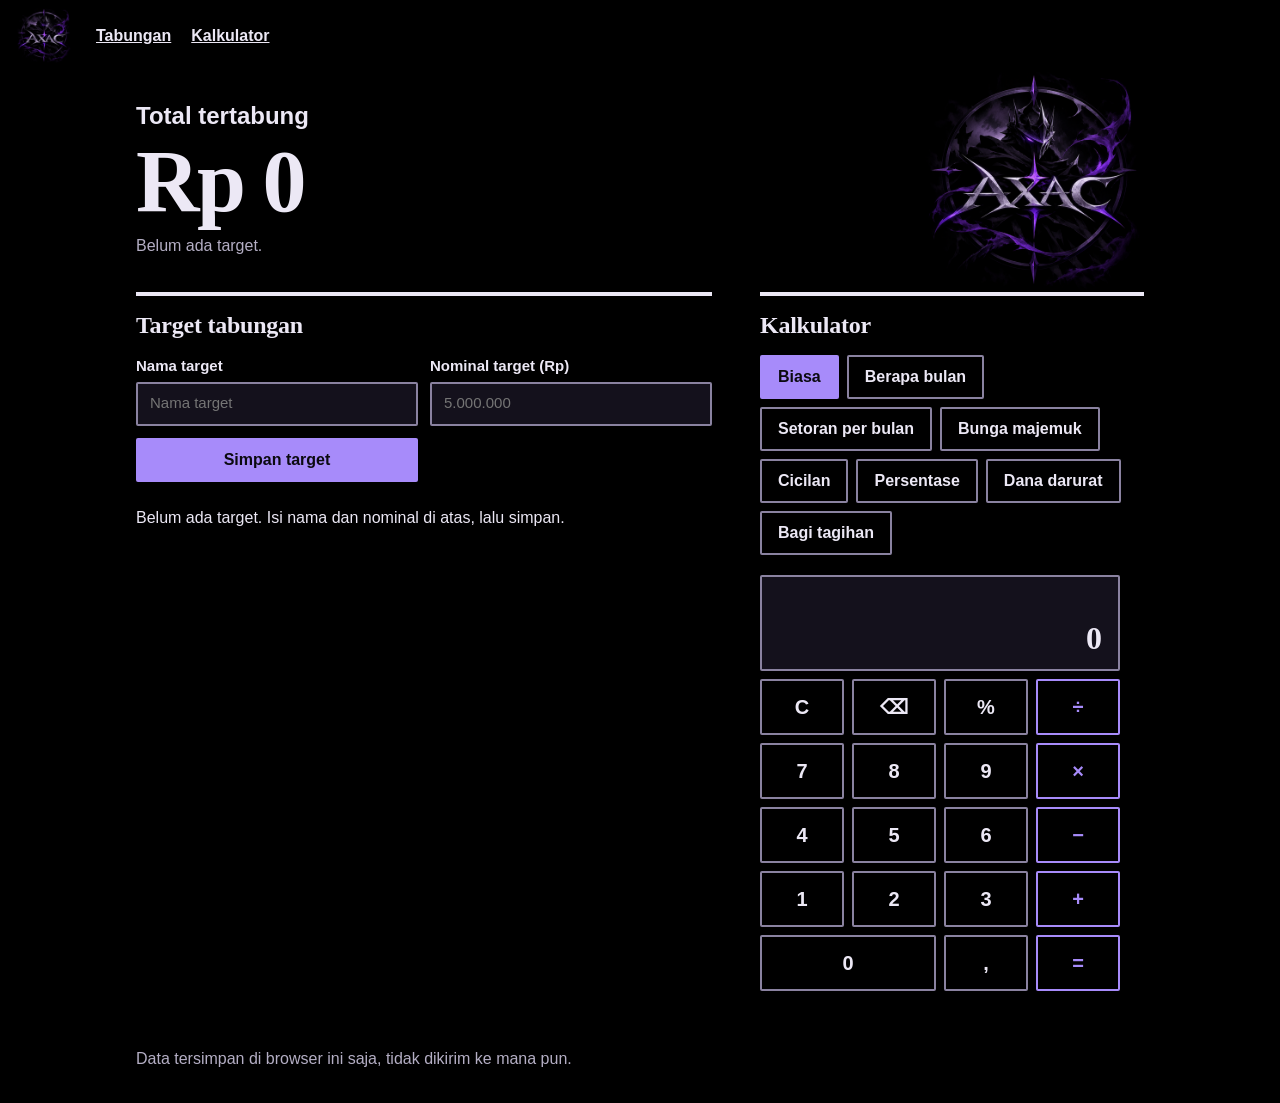
==== index.html @ 31a1d670 "Add files via upload" ====
<!doctype html>
<html lang="id">
<head>
<meta charset="utf-8">
<meta name="viewport" content="width=device-width, initial-scale=1">
<meta name="color-scheme" content="dark">
<title>axac | Tabungan dan kalkulator</title>
<meta name="description" content="Catat target tabungan dan pakai kalkulator: biasa, target, bunga majemuk, cicilan, persentase, dana darurat, bagi tagihan.">
<link rel="icon" href="logo-128.png" type="image/png">
<link rel="stylesheet" href="style.css">
<script src="app.js" defer></script>
</head>
<body>
<a class="skip" href="#tabungan">Lewati ke konten</a>
<header class="top">
  <a class="logo" href="#top" aria-label="axac, ke atas halaman"><img src="logo-128.png" width="56" height="56" alt="axac"></a>
  <nav aria-label="Utama"><a href="#tabungan">Tabungan</a><a href="#kalkulator">Kalkulator</a></nav>
</header>
<main id="top">
  <section class="total" aria-labelledby="h-total">
    <h1 id="h-total"><span class="lbl">Total tertabung</span><span id="total" class="num">Rp 0</span></h1>
    <p id="total-note" class="muted"></p>
  </section>
  <div class="cols">
    <section id="tabungan" aria-labelledby="h-tab">
      <h2 id="h-tab">Target tabungan</h2>
      <form id="goal-form" class="form" novalidate>
        <label>Nama target<input id="g-name" maxlength="40" autocomplete="off" placeholder="Nama target"></label>
        <label>Nominal target (Rp)<input id="g-target" data-money inputmode="numeric" autocomplete="off" placeholder="5.000.000"></label>
        <button class="btn primary" type="submit">Simpan target</button>
        <p class="err" id="g-err" role="alert"></p>
      </form>
      <p id="state" role="status">Memuat tabungan...</p>
      <ul id="goals" class="goals"></ul>
    </section>
    <section id="kalkulator" aria-labelledby="h-kal">
      <h2 id="h-kal">Kalkulator</h2>
      <div id="picker" class="picker" role="group" aria-label="Pilih kalkulator"></div>
      <div id="panel"></div>
    </section>
  </div>
</main>
<footer class="foot"><p class="muted">Data tersimpan di browser ini saja, tidak dikirim ke mana pun.</p></footer>
</body>
</html>
---- style.css ----
/* axac. Dial: ENERGY 2 / RHYTHM 2 / MOTION 1.
   Gelap tetap: logo axac berlatar hitam murni, jadi halaman memakai hitam yang sama (tanpa sambungan terlihat).
   Palet dari logo: hitam, perak-lavender (teks), satu aksen violet #A78BFA (tombol utama, progress, kalkulator aktif).
   Font: sistem. Serif (Georgia) untuk angka besar dan judul agar senada dengan huruf logo yang runcing. Sisanya sans.
   Motif: garis tebal 4px perak di atas tiap bagian. Radius 2px, tanpa bayangan. */
:root{--bg:#000;--surface:#14111C;--ink:#ECE8F5;--muted:#B4AEC4;--line:#8A82A0;--accent:#A78BFA;--on-accent:#0B0A10;--err:#FF8A80;--serif:Georgia,"Times New Roman",serif}
*{box-sizing:border-box}
html{color-scheme:dark}
body{margin:0;background:var(--bg);color:var(--ink);font:1rem/1.5 "Helvetica Neue",Arial,"Liberation Sans",sans-serif;font-variant-numeric:tabular-nums}
a,button,.opt,input[type=radio]{cursor:pointer}
button:disabled{cursor:not-allowed;opacity:.5}
:focus-visible{outline:3px solid var(--accent);outline-offset:3px}
.skip{position:absolute;left:-999px;top:0;background:var(--accent);color:var(--on-accent);padding:.75rem 1rem;z-index:5}
.skip:focus{left:0}
.top{display:flex;flex-wrap:wrap;align-items:center;gap:.25rem 1.5rem;padding:.5rem 1rem}
.logo{display:inline-flex;min-height:56px}
.logo img{display:block;border-radius:2px}
.top nav{display:flex;gap:1.25rem}
.top nav a{min-height:44px;display:inline-flex;align-items:center;color:var(--ink);font-weight:700}
.top nav a:hover{color:var(--accent)}
main{max-width:1040px;margin:0 auto;padding:0 1rem 3rem}
.total{padding:1.5rem 0 2rem}
.total h1{margin:0;display:flex;flex-direction:column;gap:.25rem}
.lbl{font-weight:700}
.num{font-family:var(--serif);font-size:clamp(2.5rem,12vw,5.5rem);font-weight:700;letter-spacing:-.03em;line-height:1;overflow-wrap:anywhere}
.muted{color:var(--muted);margin:.5rem 0 0}
.cols{display:grid;gap:2.5rem;grid-template-columns:minmax(0,1fr)}
section[id]{border-top:4px solid var(--ink);padding-top:1rem}
h2{margin:0 0 1rem;font:700 1.5rem var(--serif);letter-spacing:-.01em}
h3{margin:0;font-size:1.125rem;overflow-wrap:anywhere}
.form{display:grid;gap:.75rem;margin-bottom:1.5rem}
label{display:grid;gap:.25rem;font-weight:700;font-size:.9375rem}
input:not([type=radio]){width:100%;min-height:44px;font:inherit;font-weight:400;color:var(--ink);background:var(--surface);border:2px solid var(--line);border-radius:2px;padding:.5rem .75rem}
input:not([type=radio]):hover{border-color:var(--ink)}
.btn{min-height:44px;padding:0 1rem;font:inherit;font-weight:700;color:var(--ink);background:transparent;border:2px solid var(--line);border-radius:2px;transition:background-color .12s,color .12s,border-color .12s}
.btn:hover{border-color:var(--ink);background:var(--ink);color:var(--bg)}
.btn:active{transform:translateY(1px)}
.btn.primary,.btn[aria-pressed=true]{background:var(--accent);color:var(--on-accent);border-color:var(--accent)}
.btn.primary:hover,.btn[aria-pressed=true]:hover{background:var(--ink);border-color:var(--ink);color:var(--bg)}
.err{margin:0;color:var(--err);font-weight:700}
.err:empty{display:none}
#state{margin:0 0 1rem}
#state.bad{color:var(--err);font-weight:700}
.goals{list-style:none;margin:0;padding:0}
.goal{border-top:2px solid var(--line);padding:1rem 0;display:grid;gap:.5rem}
.goal-head{display:flex;flex-wrap:wrap;justify-content:space-between;gap:.25rem 1rem;align-items:baseline}
.amt{font-weight:700}
.bar{height:16px;border:2px solid var(--line);background:var(--surface);border-radius:2px;overflow:hidden}
.bar i{display:block;height:100%;background:var(--accent)}
.tx{display:grid;gap:.5rem;grid-template-columns:1fr 1fr}
.tx label,.tx .err{grid-column:1/-1}
.tx .btn{width:100%}
.picker{display:flex;flex-wrap:wrap;gap:.5rem;margin-bottom:1.25rem}
.out{border:2px solid var(--accent);background:var(--surface);padding:1rem;display:grid;gap:.75rem}
.out dl{margin:0;display:grid;gap:.5rem}
.out dt{color:var(--muted);font-size:.9375rem}
.out dd{margin:0;font-weight:700;font-size:1.125rem;overflow-wrap:anywhere}
.out dl>div:first-child dd{font:700 clamp(1.5rem,6vw,2rem) var(--serif)}
.out .note{margin:0;color:var(--muted);font-size:.875rem}
.calc{display:grid;gap:.5rem;max-width:360px}
.disp{display:grid;gap:.25rem;padding:.75rem 1rem;border:2px solid var(--line);border-radius:2px;background:var(--surface);text-align:right;min-height:96px;align-content:end}
.hist{color:var(--muted);font-size:.9375rem;min-height:1.4em}
.val{font:700 2rem var(--serif);overflow-wrap:anywhere}
.keys{display:grid;grid-template-columns:repeat(4,1fr);gap:.5rem}
.key{min-height:56px;font-size:1.25rem;padding:0}
.key.op{border-color:var(--accent);color:var(--accent)}
.key.op:hover{color:var(--bg);border-color:var(--ink)}
.key.wide{grid-column:span 2}
.foot{max-width:1040px;margin:0 auto;padding:0 1rem 2rem}
@media (min-width:600px){
  .form{grid-template-columns:1fr 1fr;align-items:end}
  .form .err,.form .note{grid-column:1/-1}
  .tx{grid-template-columns:1fr auto auto auto;align-items:end}
  .tx label,.tx .err{grid-column:auto}
  .tx .err{grid-column:1/-1}
  .tx .btn{width:auto}
}
@media (min-width:720px){
  .total{background:url(logo-512.png) right center/220px 220px no-repeat;min-height:220px;padding-right:250px;display:flex;flex-direction:column;justify-content:center}
}
@media (min-width:880px){
  .cols{grid-template-columns:minmax(0,1.5fr) minmax(0,1fr);gap:3rem;align-items:start}
  #panel .form{grid-template-columns:1fr}
  #goal-form{grid-template-columns:1fr 1fr}
}
@media (prefers-reduced-motion:reduce){*{transition:none!important}.btn:active{transform:none}}
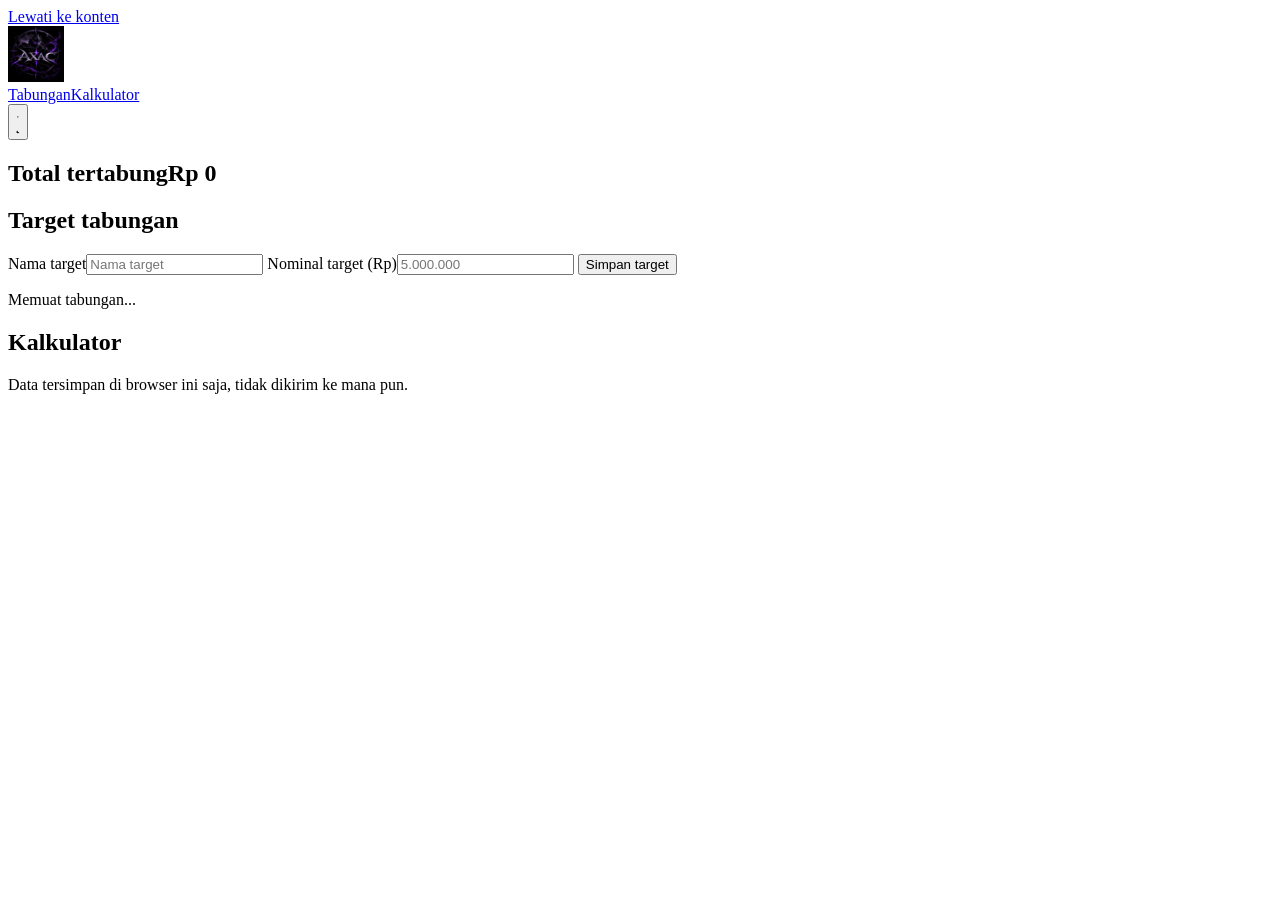
==== commit 9c0312d0: "Rename index (1).html to index.html" ====
--- a/index.html
+++ b/index.html
@@ -3,7 +3,8 @@
 <head>
 <meta charset="utf-8">
 <meta name="viewport" content="width=device-width, initial-scale=1">
-<meta name="color-scheme" content="dark">
+<meta name="color-scheme" content="dark light">
+<script>try{var t=localStorage.getItem("axac:theme");if(t)document.documentElement.dataset.theme=t}catch(e){}</script>
 <title>axac | Tabungan dan kalkulator</title>
 <meta name="description" content="Catat target tabungan dan pakai kalkulator: biasa, target, bunga majemuk, cicilan, persentase, dana darurat, bagi tagihan.">
 <link rel="icon" href="logo-128.png" type="image/png">
@@ -15,6 +16,10 @@
 <header class="top">
   <a class="logo" href="#top" aria-label="axac, ke atas halaman"><img src="logo-128.png" width="56" height="56" alt="axac"></a>
   <nav aria-label="Utama"><a href="#tabungan">Tabungan</a><a href="#kalkulator">Kalkulator</a></nav>
+  <button type="button" class="btn theme" id="theme" aria-pressed="true" aria-label="Mode gelap">
+    <svg class="sun" viewBox="0 0 24 24" aria-hidden="true"><circle cx="12" cy="12" r="4"/><path d="M12 2v2M12 20v2M4.93 4.93l1.41 1.41M17.66 17.66l1.41 1.41M2 12h2M20 12h2M4.93 19.07l1.41-1.41M17.66 6.34l1.41-1.41"/></svg>
+    <svg class="moon" viewBox="0 0 24 24" aria-hidden="true"><path d="M21 12.8A9 9 0 1 1 11.2 3a7 7 0 0 0 9.8 9.8z"/></svg>
+  </button>
 </header>
 <main id="top">
   <section class="total" aria-labelledby="h-total">
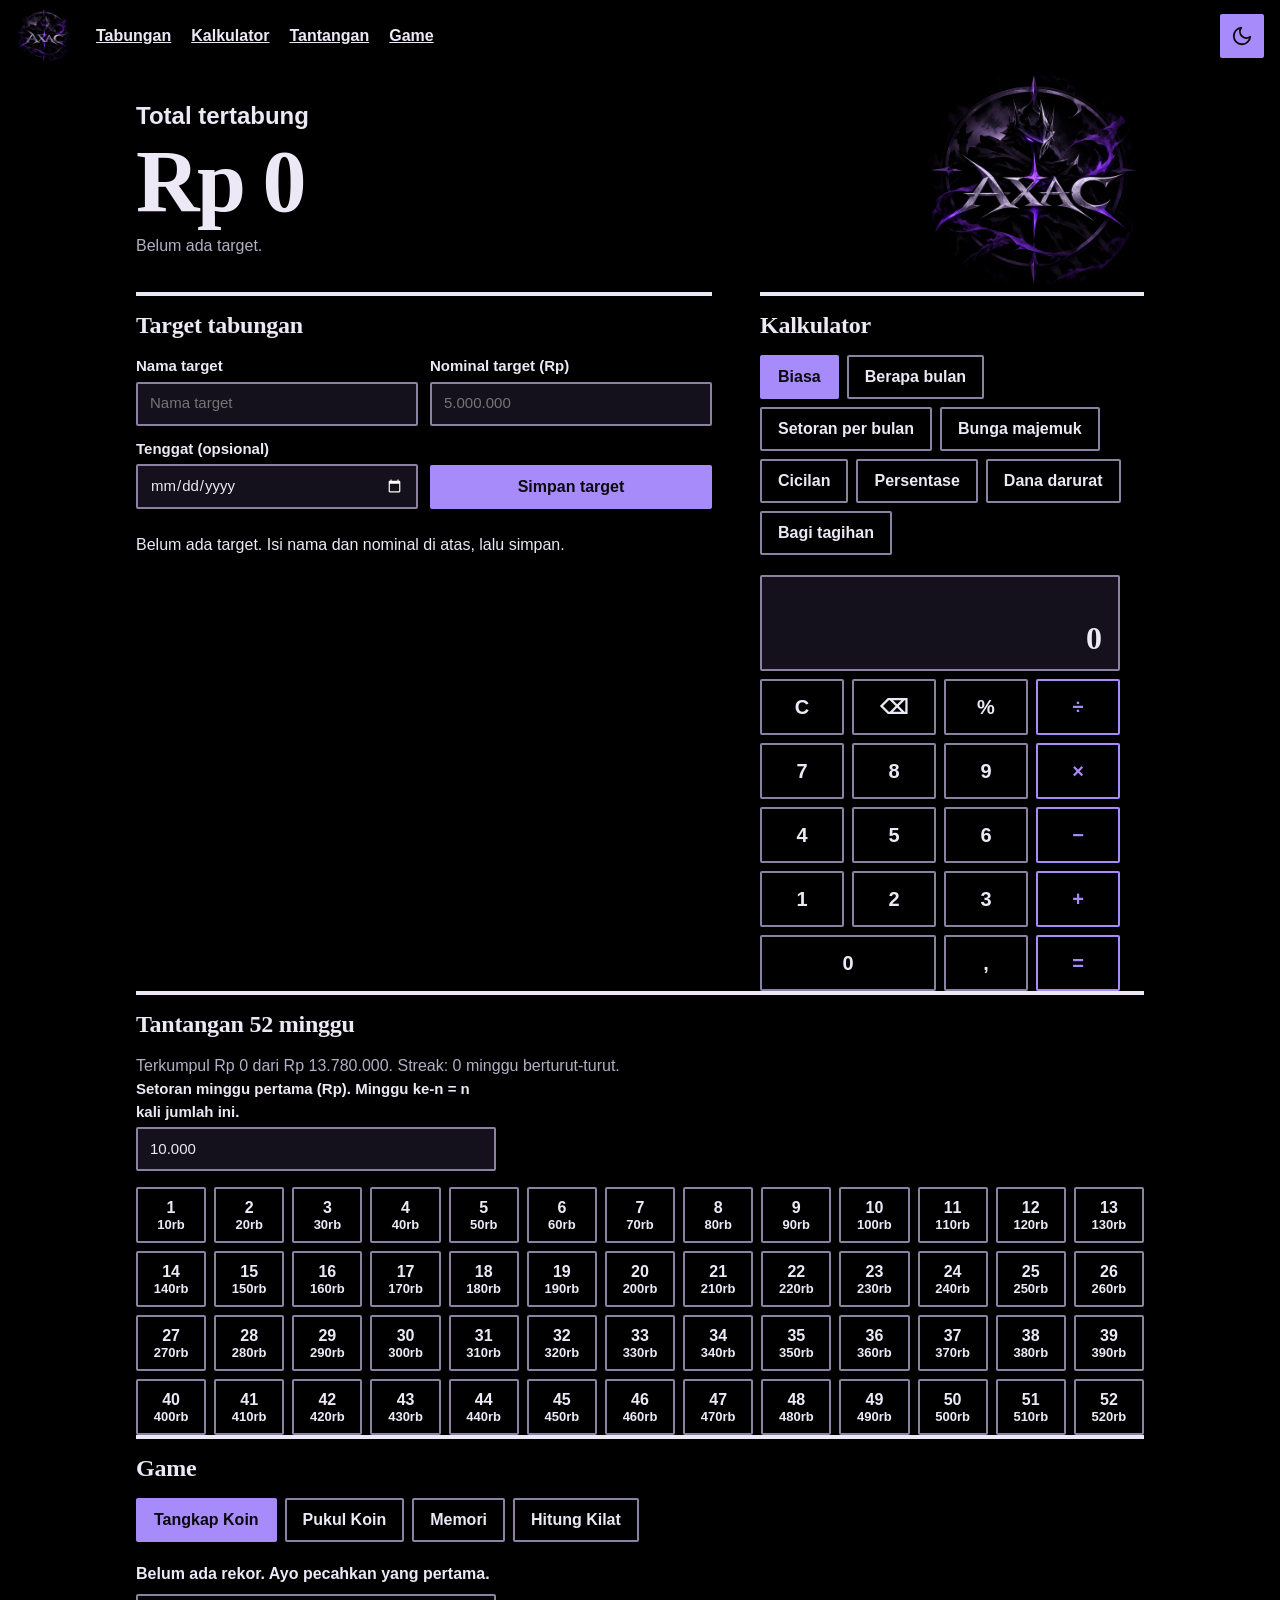
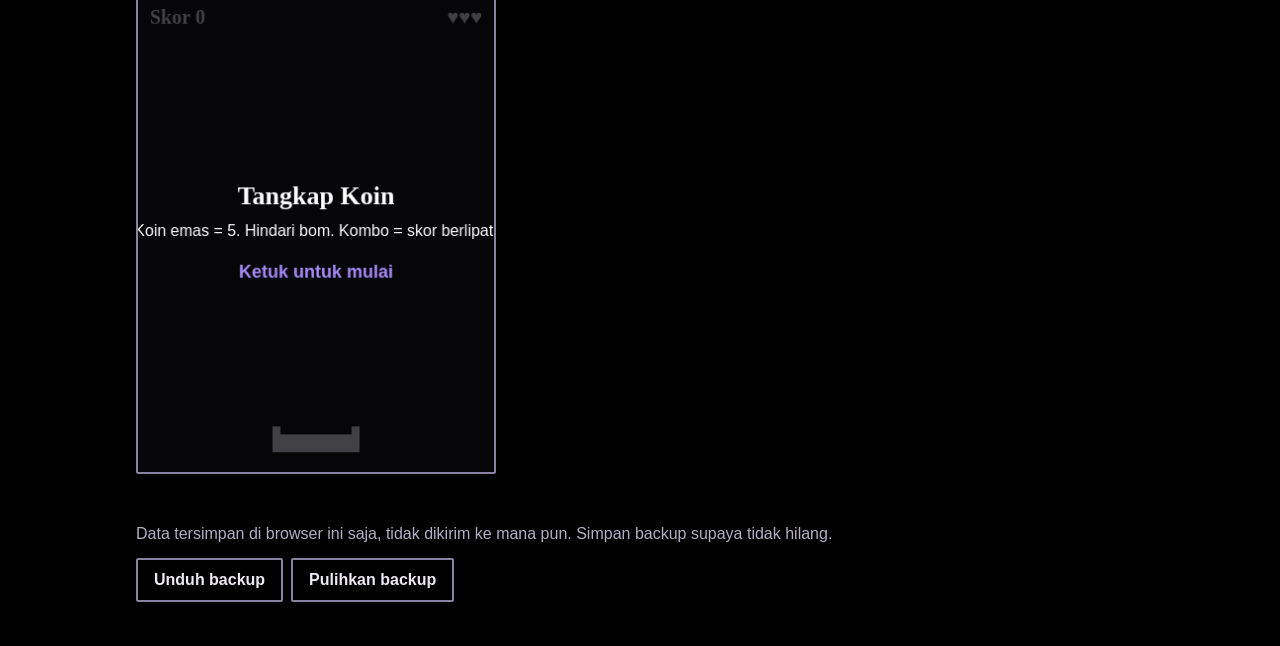
==== commit c613dd4a: "Add files via upload" ====
--- a/index.html
+++ b/index.html
@@ -8,14 +8,18 @@
 <title>axac | Tabungan dan kalkulator</title>
 <meta name="description" content="Catat target tabungan dan pakai kalkulator: biasa, target, bunga majemuk, cicilan, persentase, dana darurat, bagi tagihan.">
 <link rel="icon" href="logo-128.png" type="image/png">
+<link rel="manifest" href="manifest.webmanifest">
+<link rel="apple-touch-icon" href="logo-192.png">
+<meta name="theme-color" content="#000000">
 <link rel="stylesheet" href="style.css">
 <script src="app.js" defer></script>
+<script src="games.js" defer></script>
 </head>
 <body>
 <a class="skip" href="#tabungan">Lewati ke konten</a>
 <header class="top">
   <a class="logo" href="#top" aria-label="axac, ke atas halaman"><img src="logo-128.png" width="56" height="56" alt="axac"></a>
-  <nav aria-label="Utama"><a href="#tabungan">Tabungan</a><a href="#kalkulator">Kalkulator</a></nav>
+  <nav aria-label="Utama"><a href="#tabungan">Tabungan</a><a href="#kalkulator">Kalkulator</a><a href="#tantangan">Tantangan</a><a href="#game">Game</a></nav>
   <button type="button" class="btn theme" id="theme" aria-pressed="true" aria-label="Mode gelap">
     <svg class="sun" viewBox="0 0 24 24" aria-hidden="true"><circle cx="12" cy="12" r="4"/><path d="M12 2v2M12 20v2M4.93 4.93l1.41 1.41M17.66 17.66l1.41 1.41M2 12h2M20 12h2M4.93 19.07l1.41-1.41M17.66 6.34l1.41-1.41"/></svg>
     <svg class="moon" viewBox="0 0 24 24" aria-hidden="true"><path d="M21 12.8A9 9 0 1 1 11.2 3a7 7 0 0 0 9.8 9.8z"/></svg>
@@ -32,6 +36,7 @@
       <form id="goal-form" class="form" novalidate>
         <label>Nama target<input id="g-name" maxlength="40" autocomplete="off" placeholder="Nama target"></label>
         <label>Nominal target (Rp)<input id="g-target" data-money inputmode="numeric" autocomplete="off" placeholder="5.000.000"></label>
+        <label>Tenggat (opsional)<input id="g-due" type="date"></label>
         <button class="btn primary" type="submit">Simpan target</button>
         <p class="err" id="g-err" role="alert"></p>
       </form>
@@ -44,7 +49,23 @@
       <div id="panel"></div>
     </section>
   </div>
+  <section id="tantangan" aria-labelledby="h-tan">
+    <h2 id="h-tan">Tantangan 52 minggu</h2>
+    <p class="muted" id="ch-info"></p>
+    <label>Setoran minggu pertama (Rp). Minggu ke-n = n kali jumlah ini.<input id="ch-base" data-money inputmode="numeric" autocomplete="off"></label>
+    <div id="weeks" class="weeks"></div>
+  </section>
+  <section id="game" aria-labelledby="h-game">
+    <h2 id="h-game">Game</h2>
+    <div id="gpick" class="picker" role="group" aria-label="Pilih game"></div>
+    <p id="gbest" class="hud" role="status"></p>
+    <div id="garea"></div>
+  </section>
 </main>
-<footer class="foot"><p class="muted">Data tersimpan di browser ini saja, tidak dikirim ke mana pun.</p></footer>
+<footer class="foot">
+  <p class="muted">Data tersimpan di browser ini saja, tidak dikirim ke mana pun. Simpan backup supaya tidak hilang.</p>
+  <div class="bk"><button type="button" class="btn" id="bk-out">Unduh backup</button><button type="button" class="btn" id="bk-in-btn">Pulihkan backup</button><input type="file" id="bk-in" accept="application/json,.json" hidden></div>
+  <p id="bk-msg" role="status" class="muted"></p>
+</footer>
 </body>
 </html>
--- a/style.css
+++ b/style.css
@@ -0,0 +1,127 @@
+/* axac. Dial: ENERGY 2 / RHYTHM 2 / MOTION 1.
+   Default gelap: logo axac berlatar hitam murni, jadi mode gelap memakai hitam yang sama. Mode terang lewat tombol.
+   Palet dari logo: hitam, perak-lavender (teks), satu aksen violet #A78BFA (tombol utama, progress, kalkulator aktif).
+   Font: sistem. Serif (Georgia) untuk angka besar dan judul agar senada dengan huruf logo yang runcing. Sisanya sans.
+   Motif: garis tebal 4px perak di atas tiap bagian. Radius 2px. Glow hanya untuk perayaan target dan tombol kalkulator ditekan. */
+:root{--bg:#000;--surface:#14111C;--ink:#ECE8F5;--muted:#B4AEC4;--line:#8A82A0;--accent:#A78BFA;--accent-text:#A78BFA;--fill:#A78BFA;--focus:#A78BFA;--on-accent:#0B0A10;--err:#FF8A80;--glow:167,139,250;--serif:Georgia,"Times New Roman",serif}
+:root[data-theme="light"]{--bg:#F4F1FA;--surface:#fff;--ink:#14111C;--muted:#4B4560;--line:#6B6482;--accent-text:#5B34D6;--fill:#7C5CF0;--focus:#5B34D6;--err:#B00020;--glow:124,92,240;color-scheme:light}
+*{box-sizing:border-box}
+html{color-scheme:dark}
+body{margin:0;background:var(--bg);color:var(--ink);font:1rem/1.5 "Helvetica Neue",Arial,"Liberation Sans",sans-serif;font-variant-numeric:tabular-nums}
+a,button,.opt,input[type=radio]{cursor:pointer}
+button:disabled{cursor:not-allowed;opacity:.5}
+:focus-visible{outline:3px solid var(--focus);outline-offset:3px}
+.skip{position:absolute;left:-999px;top:0;background:var(--accent);color:var(--on-accent);padding:.75rem 1rem;z-index:5}
+.skip:focus{left:0}
+.top{display:flex;flex-wrap:wrap;align-items:center;gap:.25rem 1.5rem;padding:.5rem 1rem}
+.logo{display:inline-flex;min-height:56px}
+.logo img{display:block;border-radius:50%}
+.top nav{display:flex;gap:1.25rem}
+.top nav a{min-height:44px;display:inline-flex;align-items:center;color:var(--ink);font-weight:700}
+.top nav a:hover{color:var(--accent-text)}
+main{max-width:1040px;margin:0 auto;padding:0 1rem 3rem}
+.total{padding:1.5rem 0 2rem}
+.total h1{margin:0;display:flex;flex-direction:column;gap:.25rem}
+.lbl{font-weight:700}
+.num{font-family:var(--serif);font-size:clamp(2.5rem,12vw,5.5rem);font-weight:700;letter-spacing:-.03em;line-height:1;overflow-wrap:anywhere}
+.muted{color:var(--muted);margin:.5rem 0 0}
+.cols{display:grid;gap:2.5rem;grid-template-columns:minmax(0,1fr)}
+section[id]{border-top:4px solid var(--ink);padding-top:1rem}
+h2{margin:0 0 1rem;font:700 1.5rem var(--serif);letter-spacing:-.01em}
+h3{margin:0;font-size:1.125rem;overflow-wrap:anywhere}
+.form{display:grid;gap:.75rem;margin-bottom:1.5rem}
+label{display:grid;gap:.25rem;font-weight:700;font-size:.9375rem}
+input:not([type=radio]){width:100%;min-height:44px;font:inherit;font-weight:400;color:var(--ink);background:var(--surface);border:2px solid var(--line);border-radius:2px;padding:.5rem .75rem}
+input:not([type=radio]):hover{border-color:var(--ink)}
+.btn{min-height:44px;padding:0 1rem;font:inherit;font-weight:700;color:var(--ink);background:transparent;border:2px solid var(--line);border-radius:2px;transition:background-color .12s,color .12s,border-color .12s}
+.btn:hover{border-color:var(--ink);background:var(--ink);color:var(--bg)}
+.btn:active{transform:translateY(1px)}
+.btn.primary,.btn[aria-pressed=true]{background:var(--accent);color:var(--on-accent);border-color:var(--accent)}
+.btn.primary:hover,.btn[aria-pressed=true]:hover{background:var(--ink);border-color:var(--ink);color:var(--bg)}
+.err{margin:0;color:var(--err);font-weight:700}
+.err:empty{display:none}
+#state{margin:0 0 1rem}
+#state.bad{color:var(--err);font-weight:700}
+.goals{list-style:none;margin:0;padding:0}
+.goal{border-top:2px solid var(--line);padding:1rem 0;display:grid;gap:.5rem}
+.goal-head{display:flex;flex-wrap:wrap;justify-content:space-between;gap:.25rem 1rem;align-items:baseline}
+.amt{font-weight:700}
+.bar{height:16px;border:2px solid var(--line);background:var(--surface);border-radius:999px;overflow:hidden}
+.bar i{display:block;height:100%;background:var(--fill);border-radius:999px;position:relative;overflow:hidden;transition:width .9s cubic-bezier(.22,1,.36,1)}
+.tx{display:grid;gap:.5rem;grid-template-columns:1fr 1fr}
+.tx label,.tx .err{grid-column:1/-1}
+.tx .btn{width:100%}
+.picker{display:flex;flex-wrap:wrap;gap:.5rem;margin-bottom:1.25rem}
+.out{border:2px solid var(--accent);background:var(--surface);padding:1rem;display:grid;gap:.75rem}
+.out dl{margin:0;display:grid;gap:.5rem}
+.out dt{color:var(--muted);font-size:.9375rem}
+.out dd{margin:0;font-weight:700;font-size:1.125rem;overflow-wrap:anywhere}
+.out dl>div:first-child dd{font:700 clamp(1.5rem,6vw,2rem) var(--serif)}
+.out .note{margin:0;color:var(--muted);font-size:.875rem}
+.calc{display:grid;gap:.5rem;max-width:360px}
+.disp{display:grid;gap:.25rem;padding:.75rem 1rem;border:2px solid var(--line);border-radius:2px;background:var(--surface);text-align:right;min-height:96px;align-content:end}
+.hist{color:var(--muted);font-size:.9375rem;min-height:1.4em}
+.val{font:700 2rem var(--serif);overflow-wrap:anywhere}
+.keys{display:grid;grid-template-columns:repeat(4,1fr);gap:.5rem}
+.key{min-height:56px;font-size:1.25rem;padding:0}
+.key.op{border-color:var(--accent-text);color:var(--accent-text)}
+.key.op:hover{color:var(--bg);border-color:var(--ink)}
+.key.wide{grid-column:span 2}
+.foot{max-width:1040px;margin:0 auto;padding:0 1rem 2rem}
+@media (min-width:600px){
+  .form{grid-template-columns:1fr 1fr;align-items:end}
+  .form .err,.form .note{grid-column:1/-1}
+  .tx{grid-template-columns:1fr auto auto auto;align-items:end}
+  .tx label,.tx .err{grid-column:auto}
+  .tx .err{grid-column:1/-1}
+  .tx .btn{width:auto}
+}
+@media (min-width:720px){
+  .total{position:relative;min-height:220px;padding-right:250px;display:flex;flex-direction:column;justify-content:center}
+  .total::after{content:"";position:absolute;right:0;top:50%;width:220px;height:220px;margin-top:-110px;background:url(logo-512.png) center/cover;border-radius:50%}
+}
+@media (min-width:880px){
+  .cols{grid-template-columns:minmax(0,1.5fr) minmax(0,1fr);gap:3rem;align-items:start}
+  #panel .form{grid-template-columns:1fr}
+  #goal-form{grid-template-columns:1fr 1fr}
+}
+/* Gerak: count-up (JS), progress mengisi, shimmer, perayaan 100%, tombol empuk, ikon tema berputar */
+@keyframes shimmer{to{transform:translateX(100%)}}
+@keyframes glow{0%,100%{box-shadow:0 0 0 0 rgba(var(--glow),0)}50%{box-shadow:0 0 22px 6px rgba(var(--glow),.65)}}
+@keyframes ripple{from{transform:scale(0);opacity:.35}to{transform:scale(2.6);opacity:0}}
+body{transition:background-color .3s,color .3s}
+.btn{position:relative;overflow:hidden;transition:background-color .12s,color .12s,border-color .12s,transform .08s,box-shadow .15s}
+.btn:active{transform:scale(.97)}
+.key:active,.key.press{transform:scale(.95);box-shadow:0 0 14px rgba(var(--glow),.55)}
+.ripple{position:absolute;border-radius:50%;background:currentColor;pointer-events:none;animation:ripple .55s ease-out forwards}
+.goal:not(.done) .bar i::after{content:"";position:absolute;inset:0;background:linear-gradient(100deg,transparent 30%,rgba(255,255,255,.5) 50%,transparent 70%);transform:translateX(-100%);animation:shimmer 2.2s ease-in-out infinite}
+.goal.done .bar{border-color:var(--fill);box-shadow:0 0 12px rgba(var(--glow),.45)}
+.goal.hit .bar{animation:glow 1.1s ease-in-out 3}
+.theme{margin-left:auto;width:44px;padding:0}
+.theme svg{position:absolute;left:50%;top:50%;width:22px;height:22px;margin:-11px 0 0 -11px;fill:none;stroke:currentColor;stroke-width:2;stroke-linecap:round;stroke-linejoin:round;transition:transform .5s cubic-bezier(.4,0,.2,1),opacity .3s}
+.theme .sun{opacity:0;transform:rotate(-90deg) scale(.5)}
+.theme .moon{opacity:1;transform:none}
+:root[data-theme="light"] .theme .sun{opacity:1;transform:none}
+:root[data-theme="light"] .theme .moon{opacity:0;transform:rotate(90deg) scale(.5)}
+.sr{position:absolute;width:1px;height:1px;overflow:hidden;clip:rect(0 0 0 0);white-space:nowrap}
+@media (prefers-reduced-motion:reduce){*,*::after{transition:none!important;animation:none!important}.btn:active,.key:active,.key.press{transform:none}}
+
+/* Tantangan, game, backup, perbaikan hover di layar sentuh */
+@media (hover:none){.btn:hover{background:transparent;color:var(--ink);border-color:var(--line)}.btn.primary:hover,.btn[aria-pressed=true]:hover{background:var(--accent);color:var(--on-accent);border-color:var(--accent)}.key.op:hover{color:var(--accent-text);border-color:var(--accent-text)}}
+.tx button:nth-of-type(3){grid-column:1/-1}
+@media (min-width:600px){.tx button:nth-of-type(3){grid-column:auto}}
+.hist summary{cursor:pointer;min-height:32px;font-weight:700}.hist ul{margin:.25rem 0;padding-left:1.25rem}.hist p{margin:.25rem 0}
+.weeks{display:grid;grid-template-columns:repeat(auto-fill,minmax(68px,1fr));gap:.5rem;margin-top:1rem}
+.wk-b{min-height:56px;padding:0;display:grid;line-height:1.2;font-size:.8125rem;align-content:center}.wk-b b{font-size:1rem}
+#tantangan label{max-width:360px}
+.hud{margin:.5rem 0;font-weight:700;min-height:1.5em}
+.cv{display:block;width:100%;max-width:360px;aspect-ratio:3/4;touch-action:none;border:2px solid var(--line);border-radius:2px;background:var(--surface)}
+.wgrid,.mgrid,.opts{display:grid;gap:.5rem;max-width:360px;margin:.5rem 0}
+.wgrid{grid-template-columns:repeat(3,1fr)}.mgrid{grid-template-columns:repeat(4,1fr)}.opts{grid-template-columns:1fr 1fr}
+.hole{aspect-ratio:1;font-size:2rem;border:2px solid var(--line);border-radius:50%;background:var(--surface);color:var(--ink);padding:0}
+.hole[data-k]{background:var(--accent);color:var(--on-accent);animation:pop .15s}.hole[data-k=bomb]{background:var(--err);color:#000}
+@keyframes pop{from{transform:scale(.4)}to{transform:scale(1)}}
+.card{aspect-ratio:1;font-size:1.75rem;border:2px solid var(--line);border-radius:2px;background:var(--surface);color:transparent;padding:0;transition:color .15s,box-shadow .2s}
+.card.open,.card.ok{color:var(--c)}.card.ok{border-color:var(--fill);box-shadow:0 0 10px rgba(var(--glow),.5)}
+.q{font:700 2.25rem var(--serif);margin:.5rem 0}
+.foot{display:grid;gap:.75rem}.foot p{margin:0}.bk{display:flex;flex-wrap:wrap;gap:.5rem}
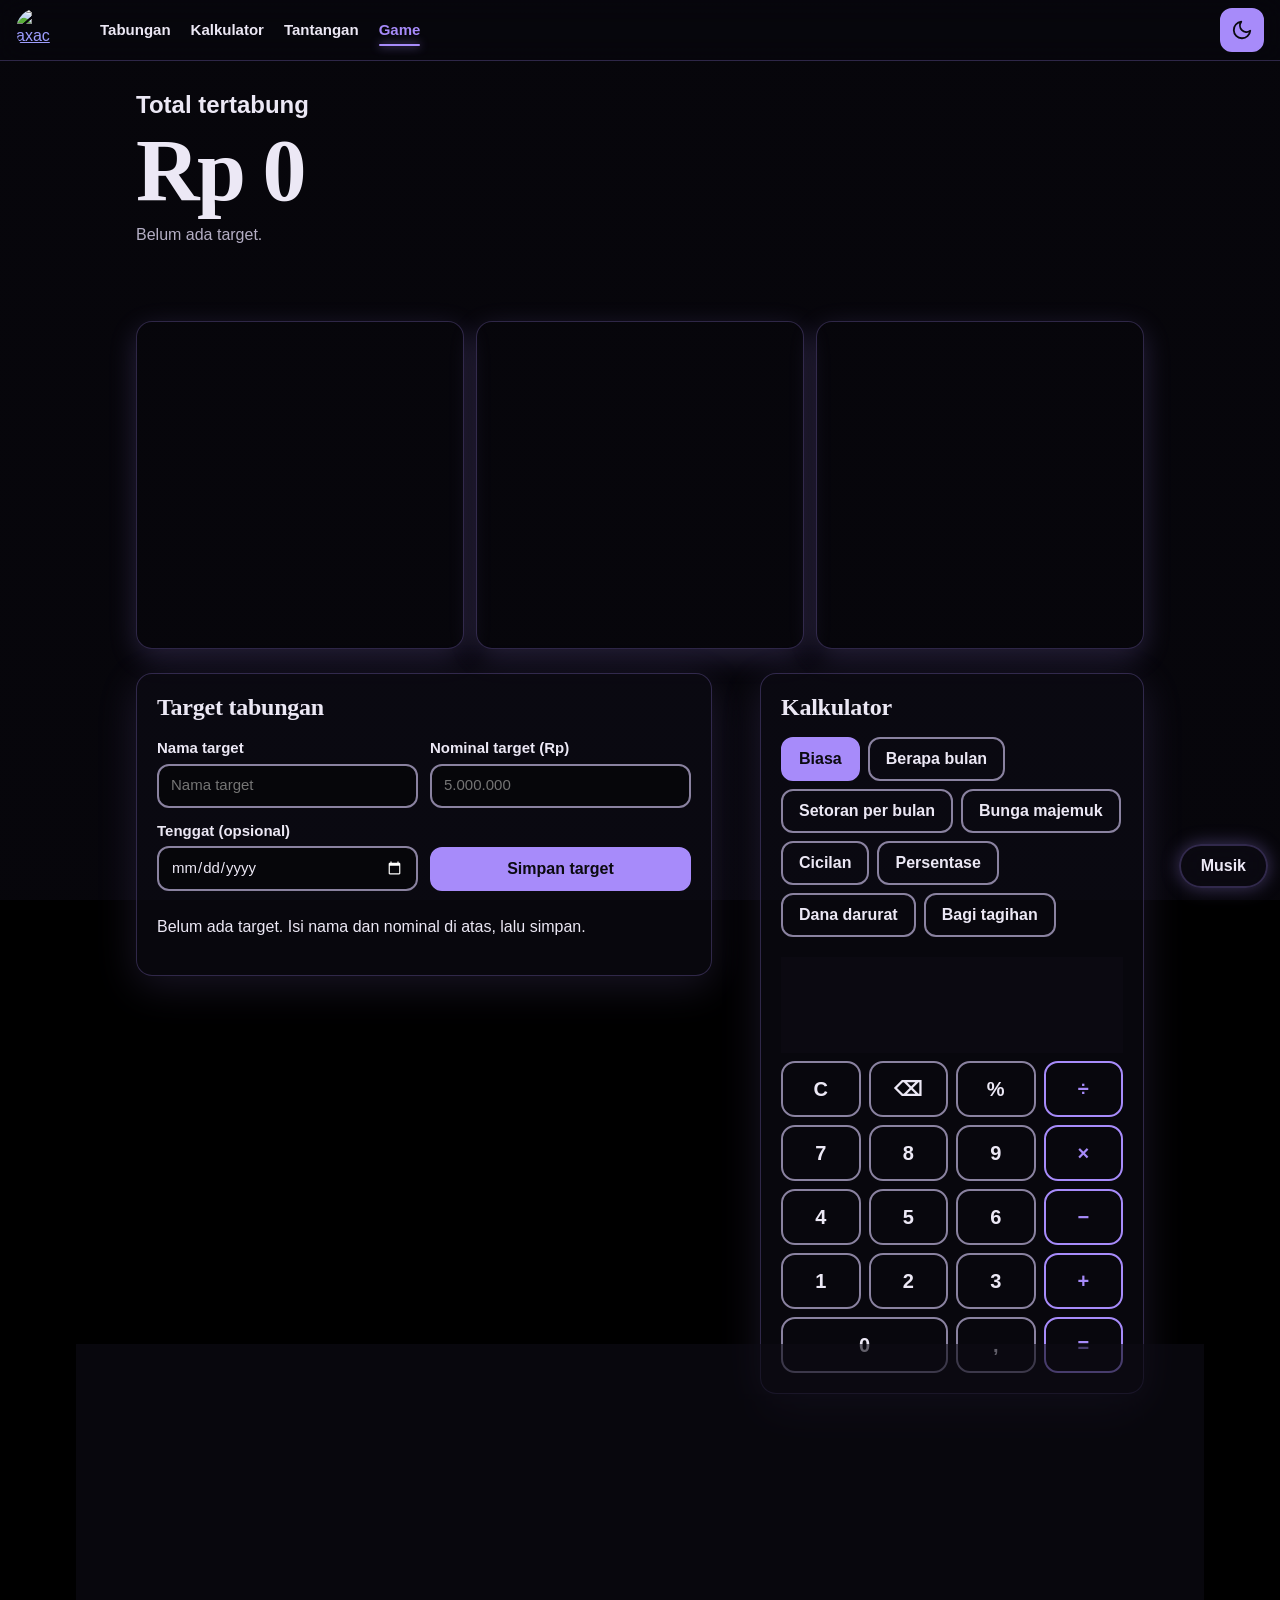
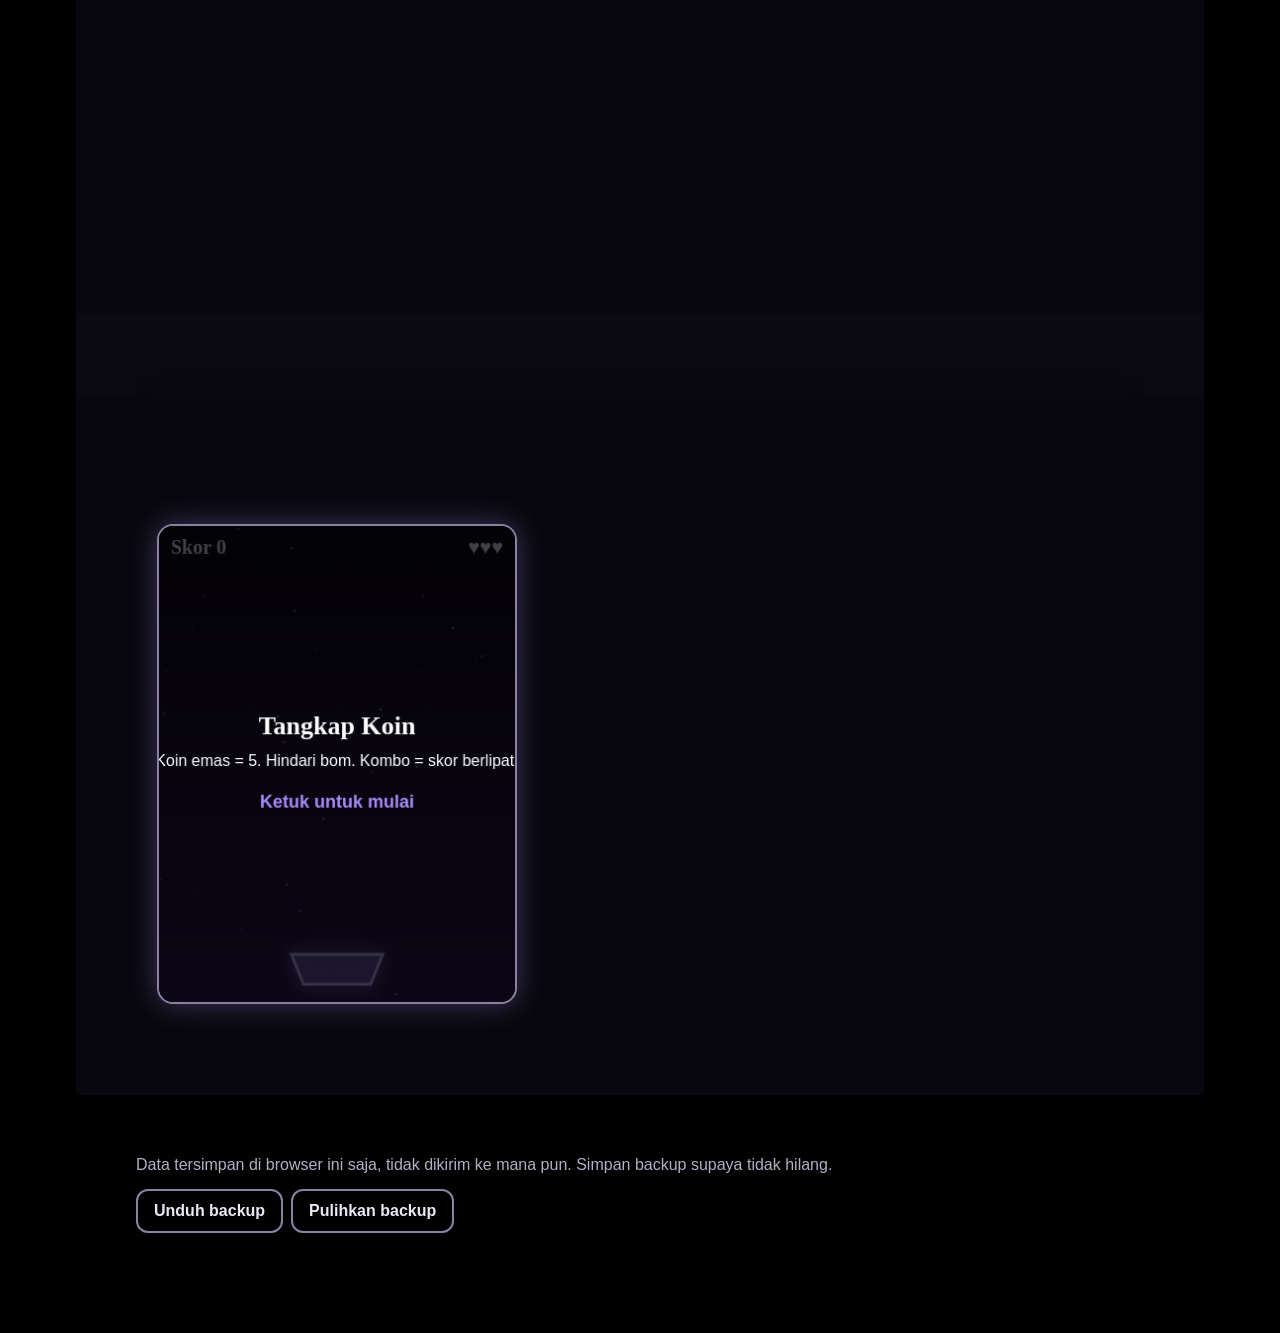
==== commit 80bbdbbb: "Add files via upload" ====
--- a/index.html
+++ b/index.html
@@ -30,6 +30,8 @@
     <h1 id="h-total"><span class="lbl">Total tertabung</span><span id="total" class="num">Rp 0</span></h1>
     <p id="total-note" class="muted"></p>
   </section>
+  <div class="widgets" aria-hidden="true"><div class="wd w1"></div><div class="wd w2"></div><div class="wd w3"></div></div>
+  <div class="banner" aria-hidden="true"></div>
   <div class="cols">
     <section id="tabungan" aria-labelledby="h-tab">
       <h2 id="h-tab">Target tabungan</h2>
@@ -67,5 +69,9 @@
   <div class="bk"><button type="button" class="btn" id="bk-out">Unduh backup</button><button type="button" class="btn" id="bk-in-btn">Pulihkan backup</button><input type="file" id="bk-in" accept="application/json,.json" hidden></div>
   <p id="bk-msg" role="status" class="muted"></p>
 </footer>
+<aside id="player" class="player min" aria-label="Pemutar musik">
+  <div class="pbody"><iframe id="pframe" title="Playlist Spotify axac mw nasgor" style="border-radius:12px" width="100%" height="152" frameborder="0" allowfullscreen allow="autoplay; clipboard-write; encrypted-media; fullscreen; picture-in-picture" loading="lazy"></iframe></div>
+  <button type="button" class="btn pbtn" id="pbtn" aria-expanded="false" aria-controls="pframe">Musik</button>
+</aside>
 </body>
 </html>
--- a/style.css
+++ b/style.css
@@ -125,3 +125,72 @@
 .card.open,.card.ok{color:var(--c)}.card.ok{border-color:var(--fill);box-shadow:0 0 10px rgba(var(--glow),.5)}
 .q{font:700 2.25rem var(--serif);margin:.5rem 0}
 .foot{display:grid;gap:.75rem}.foot p{margin:0}.bk{display:flex;flex-wrap:wrap;gap:.5rem}
+
+/* ===== v2: Dark Gothic / Ethereal Violet Glass ===== */
+:root{--card:rgba(14,12,22,.62);--cardb:rgba(167,139,250,.25);--field:rgba(0,0,0,.35);--ovl:rgba(8,7,13,.84);--nav:rgba(8,7,13,.62);--bgimg:url(assets/bg-hands.jpg);--w1:url(assets/w-trust.jpg);--w2:url(assets/w-moon-dark.jpg);--w3:url(assets/w-angel.jpg)}
+@media (min-aspect-ratio:1/1){:root{--bgimg:url(assets/bg-forest.jpg)}}
+:root[data-theme="light"]{--card:rgba(255,255,255,.62);--cardb:rgba(124,92,240,.3);--field:rgba(255,255,255,.75);--ovl:rgba(244,241,250,.86);--nav:rgba(244,241,250,.68);--bgimg:url(assets/bg-cathedral.jpg);--w1:url(assets/w-sword.jpg);--w2:url(assets/w-moon-light.jpg);--w3:url(assets/w-tulip.jpg)}
+html{scroll-behavior:smooth}
+body::before{content:"";position:fixed;inset:0;z-index:-1;background:linear-gradient(var(--ovl),var(--ovl)),var(--bgimg) center/cover no-repeat}
+.top{position:sticky;top:0;z-index:20;background:var(--nav);backdrop-filter:blur(14px);-webkit-backdrop-filter:blur(14px);border-bottom:1px solid var(--cardb);justify-content:space-between}
+.logo,.logo img{min-height:44px}.logo img{width:44px;height:44px;transition:box-shadow .3s}.logo:hover img{box-shadow:0 0 18px rgba(var(--glow),.8)}
+.top nav{order:3;width:100%;justify-content:space-between;gap:.25rem}
+.top nav a{position:relative;text-decoration:none;min-height:40px;font-size:.9375rem;transition:color .2s}
+.top nav a::after{content:"";position:absolute;left:0;right:0;bottom:4px;height:2px;border-radius:2px;background:var(--accent-text);box-shadow:0 0 10px rgba(var(--glow),.9);transform:scaleX(0);transition:transform .3s}
+.top nav a[aria-current]{color:var(--accent-text)}.top nav a[aria-current]::after{transform:scaleX(1)}
+.top .theme{margin-left:0}
+section[id]{scroll-margin-top:120px;padding:1.25rem;background:var(--card);backdrop-filter:blur(14px);-webkit-backdrop-filter:blur(14px);border:1px solid var(--cardb);border-radius:16px;box-shadow:0 10px 40px rgba(var(--glow),.15);transition:border-color .3s,box-shadow .3s}
+section[id]:hover{border-color:var(--accent-text);box-shadow:0 10px 44px rgba(var(--glow),.32)}
+main>section{margin-bottom:2.5rem}main{padding-bottom:5.5rem}.foot{padding-bottom:5.5rem}
+.total{background:none;border:0;box-shadow:none;backdrop-filter:none}
+.btn,input:not([type=radio]){border-radius:12px}
+input:not([type=radio]){background:var(--field)}
+.btn:hover{background:rgba(var(--glow),.2);color:var(--ink);border-color:var(--accent-text);box-shadow:0 0 18px rgba(var(--glow),.5)}
+.btn.primary:hover,.btn[aria-pressed=true]:hover{background:var(--accent);color:var(--on-accent);border-color:var(--accent);box-shadow:0 0 22px rgba(var(--glow),.8)}
+.key.op:hover{color:var(--accent-text)}
+@media (hover:none){.btn:hover{box-shadow:none;background:transparent;border-color:var(--line);color:var(--ink)}.btn.primary:hover,.btn[aria-pressed=true]:hover{box-shadow:none}}
+.out,.disp,.cv,.bar,.goal+.goal{border-radius:16px}.out,.disp{background:var(--card);backdrop-filter:blur(8px)}.key{border-radius:14px}
+.goal{border-top:1px solid var(--cardb)}
+.widgets{display:grid;grid-template-columns:repeat(3,1fr);gap:.75rem;margin-bottom:1.5rem}
+.wd{aspect-ratio:1;border-radius:16px;border:1px solid var(--cardb);background:center/cover no-repeat;box-shadow:0 8px 28px rgba(var(--glow),.2);transition:transform .3s,box-shadow .3s}
+.w1{background-image:var(--w1)}.w2{background-image:var(--w2)}.w3{background-image:var(--w3)}
+.wd:hover{transform:translateY(-4px) scale(1.02);box-shadow:0 0 30px rgba(var(--glow),.6)}
+.banner{display:none}
+:root[data-theme="light"] .banner{display:block;aspect-ratio:736/197;border-radius:16px;border:1px solid var(--cardb);background:url(assets/banner-eyes.jpg) center/cover;margin-bottom:.75rem}
+.total::after{animation:float 6s ease-in-out infinite}
+@keyframes float{50%{transform:translateY(-10px)}}
+@keyframes rise{from{opacity:0;transform:translateY(18px)}to{opacity:1;transform:none}}
+main>*{animation:rise .6s cubic-bezier(.22,1,.36,1) both}
+main>:nth-child(2){animation-delay:.08s}main>:nth-child(3){animation-delay:.16s}main>:nth-child(4){animation-delay:.24s}main>:nth-child(5){animation-delay:.32s}
+#panel>*,#garea>*{animation:rise .4s cubic-bezier(.22,1,.36,1) both}
+.player{position:fixed;right:12px;bottom:calc(12px + env(safe-area-inset-bottom,0px));z-index:30;width:min(92vw,360px);display:grid;justify-items:end;gap:.5rem}
+.pbody{width:100%;padding:.5rem;border-radius:16px;background:var(--card);border:1px solid var(--cardb);backdrop-filter:blur(14px);-webkit-backdrop-filter:blur(14px);box-shadow:0 10px 40px rgba(var(--glow),.4);max-height:220px;overflow:hidden;transition:max-height .35s,opacity .3s,padding .35s}
+.pbody iframe{display:block;border:0}
+.player.min .pbody{max-height:0;opacity:0;padding:0;border-width:0;pointer-events:none}
+.pbtn{background:var(--card);backdrop-filter:blur(14px);-webkit-backdrop-filter:blur(14px);border-color:var(--cardb);box-shadow:0 0 18px rgba(var(--glow),.35);border-radius:999px;padding:0 1.25rem}
+.cv{background:#0a0714;box-shadow:0 0 28px rgba(var(--glow),.35)}
+.hole{background:radial-gradient(ellipse at 50% 30%,#000,#0b0813 55%,#1c1730);border:2px solid var(--cardb);box-shadow:inset 0 10px 18px rgba(0,0,0,.9),inset 0 -3px 6px rgba(167,139,250,.25),0 2px 0 rgba(167,139,250,.25);color:transparent;overflow:hidden;font-size:1.75rem;font-weight:700}
+.hole[data-k]{animation:spring .35s cubic-bezier(.34,1.56,.64,1)}
+.hole[data-k=coin]{background:radial-gradient(circle at 35% 30%,#FFF1B8,#FFC53D 45%,#B8860B);color:#7a5200;box-shadow:inset 0 -6px 10px rgba(0,0,0,.35),0 0 22px rgba(255,197,61,.7)}
+.hole[data-k=bomb]{background:radial-gradient(circle at 35% 30%,#555,#111 60%);color:#FF5C5C;box-shadow:0 0 22px rgba(255,92,92,.7)}
+@keyframes spring{0%{transform:scale(.3) translateY(24px)}60%{transform:scale(1.18)}100%{transform:scale(1)}}
+@keyframes shake{20%,60%{transform:translateX(-8px)}40%,80%{transform:translateX(8px)}}
+.shake{animation:shake .4s}
+.card{border:0;background:none;color:inherit;padding:0;perspective:600px;transition:none}
+.card .in{display:block;position:relative;width:100%;height:100%;transform-style:preserve-3d;transition:transform .5s cubic-bezier(.4,0,.2,1)}
+.card.open .in,.card.ok .in{transform:rotateY(180deg)}
+.card .fr,.card .bk{position:absolute;inset:0;display:grid;place-items:center;border-radius:12px;backface-visibility:hidden;-webkit-backface-visibility:hidden;border:2px solid var(--cardb)}
+.card .fr{background:repeating-conic-gradient(from 45deg,#1c1730 0 25%,#2a1c52 0 50%) 0 0/16px 16px;box-shadow:inset 0 0 14px rgba(167,139,250,.5)}
+.card .fr::after{content:"✦";color:#A78BFA;font-size:1.25rem}
+.card .bk{transform:rotateY(180deg);background:#14111C;color:var(--c);font-size:1.75rem}
+.card.ok .bk{border-color:var(--c);box-shadow:0 0 18px var(--c);animation:win .6s}
+@keyframes win{50%{transform:rotateY(180deg) scale(1.12)}}
+.q{padding:1rem;text-align:center;border-radius:16px;background:var(--card);border:1px solid var(--cardb);box-shadow:0 0 28px rgba(var(--glow),.35);text-shadow:0 0 14px rgba(var(--glow),.6);max-width:360px}
+.tbar{height:10px;border-radius:99px;background:var(--field);overflow:hidden;max-width:360px;border:1px solid var(--cardb)}
+.tbar i{display:block;height:100%;width:100%;border-radius:99px;background:linear-gradient(90deg,var(--fill),var(--accent));transition:width .25s linear,background .3s}
+.tbar.low i{background:#FF5C5C}
+.good{animation:good .45s}.bad{animation:bad .45s}
+@keyframes good{0%,30%{background:rgba(77,212,172,.5);box-shadow:0 0 32px rgba(77,212,172,.9)}}
+@keyframes bad{20%,60%{transform:translateX(-8px);background:rgba(255,92,92,.45)}40%,80%{transform:translateX(8px);background:rgba(255,92,92,.45)}}
+@media (min-width:720px){.top{justify-content:flex-start}.top nav{order:0;width:auto;margin:0 auto 0 1rem;gap:1.25rem}.top .theme{margin-left:auto}section[id]{scroll-margin-top:90px}}
+@media (prefers-reduced-motion:reduce){html{scroll-behavior:auto}*,*::after{animation:none!important;transition:none!important}}
